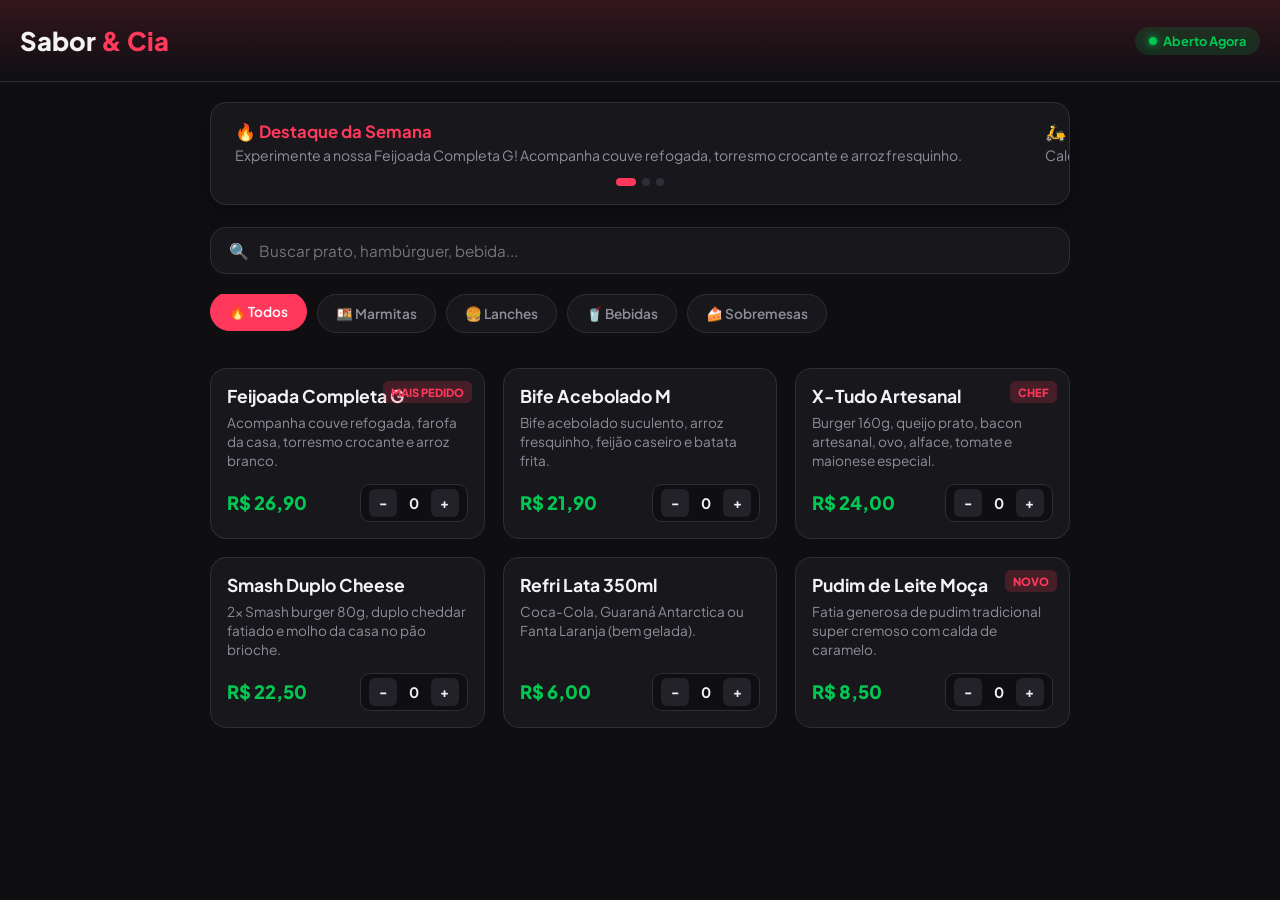
==== index.html @ 7d993e91 "Update index.html" ====
<!DOCTYPE html>
<html lang="pt-BR">
<head>
  <meta charset="UTF-8">
  <meta name="viewport" content="width=device-width, initial-scale=1.0">
  <title>Sabor & Cia | Delivery</title>
  <link href="https://fonts.googleapis.com/css2?family=Plus+Jakarta+Sans:wght@400;600;700;800&display=swap" rel="stylesheet">
  <style>
    :root {
      --primary: #FF385C;
      --primary-hover: #E00B41;
      --bg: #0F0F12;
      --surface: #18181C;
      --surface-hover: #222228;
      --border: #2E2E38;
      --text: #F3F3F5;
      --text-muted: #8E8E9A;
      --accent: #00C853;
      --radius: 16px;
    }

    * { box-sizing: border-box; margin: 0; padding: 0; font-family: 'Plus Jakarta Sans', sans-serif; }
    body { background-color: var(--bg); color: var(--text); padding-bottom: 100px; min-height: 100vh; overflow-x: hidden; }

    header {
      background: linear-gradient(180deg, rgba(255, 56, 92, 0.15) 0%, rgba(15, 15, 18, 0) 100%);
      padding: 24px 20px;
      display: flex; justify-content: space-between; align-items: center;
      border-bottom: 1px solid var(--border);
    }
    .brand h1 { font-size: 1.6rem; font-weight: 800; color: var(--text); }
    .brand span { color: var(--primary); }
    .status-badge {
      background: rgba(0, 200, 83, 0.15); color: var(--accent);
      padding: 6px 14px; border-radius: 20px; font-weight: 700; font-size: 0.8rem;
      display: flex; align-items: center; gap: 6px;
    }
    .status-badge::before {
      content: ''; width: 8px; height: 8px; background: var(--accent);
      border-radius: 50%; box-shadow: 0 0 8px var(--accent);
    }

    .container { max-width: 900px; margin: 0 auto; padding: 20px; }

    /* CARROSSEL DE INFORMAÇÕES */
    .carousel-container {
      position: relative; background: var(--surface); border: 1px solid var(--border);
      border-radius: var(--radius); padding: 18px 24px; margin-bottom: 22px;
      overflow: hidden; box-shadow: 0 8px 20px rgba(0,0,0,0.3);
    }
    .carousel-slides { display: flex; transition: transform 0.4s ease-in-out; }
    .carousel-slide { min-width: 100%; display: flex; flex-direction: column; gap: 4px; }
    .carousel-slide h3 { font-size: 1.05rem; font-weight: 700; color: var(--primary); display: flex; align-items: center; gap: 8px; }
    .carousel-slide p { font-size: 0.88rem; color: var(--text-muted); line-height: 1.4; }
    .carousel-dots { display: flex; justify-content: center; gap: 6px; margin-top: 12px; }
    .dot { width: 8px; height: 8px; border-radius: 50%; background: var(--border); cursor: pointer; transition: background 0.3s; }
    .dot.active { background: var(--primary); width: 20px; border-radius: 4px; }

    .search-box {
      background: var(--surface); border: 1px solid var(--border);
      border-radius: var(--radius); padding: 12px 18px; margin-bottom: 20px;
      display: flex; align-items: center; gap: 10px;
    }
    .search-box input {
      background: transparent; border: none; outline: none; color: var(--text);
      width: 100%; font-size: 0.95rem;
    }

    .categories { display: flex; gap: 10px; overflow-x: auto; padding-bottom: 10px; margin-bottom: 25px; scrollbar-width: none; }
    .cat-btn {
      background: var(--surface); border: 1px solid var(--border); color: var(--text-muted);
      padding: 10px 18px; border-radius: 30px; font-weight: 600; font-size: 0.85rem;
      cursor: pointer; white-space: nowrap; transition: all 0.2s;
    }
    .cat-btn.active, .cat-btn:hover { background: var(--primary); color: #fff; border-color: var(--primary); transform: translateY(-2px); }

    .grid-menu { display: grid; grid-template-columns: repeat(auto-fill, minmax(260px, 1fr)); gap: 18px; }
    .food-card {
      background: var(--surface); border: 1px solid var(--border); border-radius: var(--radius);
      padding: 16px; display: flex; flex-direction: column; justify-content: space-between;
      position: relative; transition: all 0.3s ease;
    }
    .food-card:hover { transform: translateY(-4px); border-color: #3e3e4d; box-shadow: 0 12px 24px rgba(0,0,0,0.4); }
    
    .badge-tag {
      position: absolute; top: 12px; right: 12px; background: rgba(255, 56, 92, 0.2);
      color: var(--primary); font-size: 0.7rem; font-weight: 800; padding: 4px 8px; border-radius: 6px; text-transform: uppercase;
    }
    
    .food-title { font-size: 1.1rem; font-weight: 700; margin-bottom: 6px; }
    .food-desc { font-size: 0.85rem; color: var(--text-muted); line-height: 1.4; margin-bottom: 14px; min-height: 36px; }
    .food-footer { display: flex; justify-content: space-between; align-items: center; margin-top: auto; }
    .food-price { font-size: 1.15rem; font-weight: 800; color: var(--accent); }

    .qty-control { display: flex; align-items: center; gap: 8px; background: var(--bg); padding: 4px 8px; border-radius: 10px; border: 1px solid var(--border); }
    .qty-btn {
      background: var(--surface-hover); border: none; color: var(--text); width: 28px; height: 28px;
      border-radius: 6px; font-weight: 800; cursor: pointer; transition: background 0.2s;
    }
    .qty-btn:hover { background: var(--primary); }
    .qty-val { font-weight: 700; font-size: 0.9rem; min-width: 18px; text-align: center; }

    .floating-cart {
      position: fixed; bottom: 20px; left: 50%; transform: translateX(-50%);
      width: calc(100% - 40px); max-width: 860px; background: var(--primary);
      color: #fff; padding: 14px 24px; border-radius: 20px;
      display: flex; justify-content: space-between; align-items: center;
      box-shadow: 0 10px 30px rgba(255, 56, 92, 0.4); cursor: pointer;
      transition: all 0.3s ease;
    }
    .floating-cart:hover { background: var(--primary-hover); transform: translateX(-50%) scale(1.02); }
    .cart-badge { background: #fff; color: var(--primary); font-weight: 800; padding: 4px 10px; border-radius: 12px; font-size: 0.85rem; }

    .hidden { display: none !important; }
    .checkout-card { background: var(--surface); border: 1px solid var(--border); border-radius: var(--radius); padding: 24px; margin-top: 20px; }
    .form-group { margin-bottom: 16px; }
    .form-group label { display: block; font-size: 0.85rem; font-weight: 700; color: var(--text-muted); margin-bottom: 6px; }
    .form-input {
      width: 100%; background: var(--bg); border: 1px solid var(--border);
      padding: 12px 14px; border-radius: 10px; color: var(--text); outline: none; font-size: 0.95rem;
    }
    .form-input:focus { border-color: var(--primary); }

    .btn-submit {
      width: 100%; background: var(--accent); color: #fff; border: none; padding: 16px;
      border-radius: 12px; font-weight: 800; font-size: 1rem; cursor: pointer; transition: all 0.2s;
    }
    .btn-submit:hover { opacity: 0.9; transform: translateY(-2px); }

    .btn-copy {
      background: var(--surface-hover); border: 1px solid var(--border); color: var(--text);
      padding: 6px 12px; border-radius: 8px; font-weight: 700; font-size: 0.8rem; cursor: pointer;
      transition: background 0.2s; margin-top: 6px; display: inline-flex; align-items: center; gap: 6px;
    }
    .btn-copy:hover { background: var(--primary); border-color: var(--primary); color: #fff; }
  </style>
</head>
<body>

  <header>
    <div class="brand"><h1>Sabor <span>& Cia</span></h1></div>
    <div class="status-badge">Aberto Agora</div>
  </header>

  <div class="container">

    <!-- CARROSSEL DE INFORMAÇÕES -->
    <div class="carousel-container">
      <div class="carousel-slides" id="carousel-slides">
        <div class="carousel-slide">
          <h3>🔥 Destaque da Semana</h3>
          <p>Experimente a nossa Feijoada Completa G! Acompanha couve refogada, torresmo crocante e arroz fresquinho.</p>
        </div>
        <div class="carousel-slide">
          <h3>🛵 Taxa de Entrega Dinâmica</h3>
          <p>Calculada automaticamente pelo seu CEP na etapa final do pedido. Rápido, seguro e transparente!</p>
        </div>
        <div class="carousel-slide">
          <h3>⚡ Pagamento Facilitado</h3>
          <p>Aceitamos Pix com aprovação instantânea, Cartões na entrega e Dinheiro. Chave Pix CNPJ disponível no checkout.</p>
        </div>
      </div>
      <div class="carousel-dots" id="carousel-dots">
        <span class="dot active" onclick="mudarSlide(0)"></span>
        <span class="dot" onclick="mudarSlide(1)"></span>
        <span class="dot" onclick="mudarSlide(2)"></span>
      </div>
    </div>

    <!-- PASSO 1: MENU -->
    <div id="step-menu">
      <div class="search-box">
        🔍 <input type="text" id="search-input" placeholder="Buscar prato, hambúrguer, bebida..." onkeyup="filtrarProdutos()">
      </div>

      <div class="categories">
        <button class="cat-btn active" onclick="filtrarCategoria('todas', this)">🔥 Todos</button>
        <button class="cat-btn" onclick="filtrarCategoria('marmitas', this)">🍱 Marmitas</button>
        <button class="cat-btn" onclick="filtrarCategoria('burgers', this)">🍔 Lanches</button>
        <button class="cat-btn" onclick="filtrarCategoria('bebidas', this)">🥤 Bebidas</button>
        <button class="cat-btn" onclick="filtrarCategoria('sobremesas', this)">🍰 Sobremesas</button>
      </div>

      <div class="grid-menu">
        <div class="food-card" data-cat="marmitas" data-nome="feijoada completa">
          <span class="badge-tag">Mais Pedido</span>
          <div class="food-title">Feijoada Completa G</div>
          <div class="food-desc">Acompanha couve refogada, farofa da casa, torresmo crocante e arroz branco.</div>
          <div class="food-footer">
            <div class="food-price">R$ 26,90</div>
            <div class="qty-control">
              <button class="qty-btn" onclick="alterarQtd('feijoada', -1)">-</button>
              <span class="qty-val" id="qty-feijoada">0</span>
              <button class="qty-btn" onclick="alterarQtd('feijoada', 1)">+</button>
            </div>
          </div>
        </div>

        <div class="food-card" data-cat="marmitas" data-nome="bife acebolado">
          <div class="food-title">Bife Acebolado M</div>
          <div class="food-desc">Bife acebolado suculento, arroz fresquinho, feijão caseiro e batata frita.</div>
          <div class="food-footer">
            <div class="food-price">R$ 21,90</div>
            <div class="qty-control">
              <button class="qty-btn" onclick="alterarQtd('bife', -1)">-</button>
              <span class="qty-val" id="qty-bife">0</span>
              <button class="qty-btn" onclick="alterarQtd('bife', 1)">+</button>
            </div>
          </div>
        </div>

        <div class="food-card" data-cat="burgers" data-nome="x-tudo artesanal">
          <span class="badge-tag">Chef</span>
          <div class="food-title">X-Tudo Artesanal</div>
          <div class="food-desc">Burger 160g, queijo prato, bacon artesanal, ovo, alface, tomate e maionese especial.</div>
          <div class="food-footer">
            <div class="food-price">R$ 24,00</div>
            <div class="qty-control">
              <button class="qty-btn" onclick="alterarQtd('xtudo', -1)">-</button>
              <span class="qty-val" id="qty-xtudo">0</span>
              <button class="qty-btn" onclick="alterarQtd('xtudo', 1)">+</button>
            </div>
          </div>
        </div>

        <div class="food-card" data-cat="burgers" data-nome="smash duplo cheese">
          <div class="food-title">Smash Duplo Cheese</div>
          <div class="food-desc">2x Smash burger 80g, duplo cheddar fatiado e molho da casa no pão brioche.</div>
          <div class="food-footer">
            <div class="food-price">R$ 22,50</div>
            <div class="qty-control">
              <button class="qty-btn" onclick="alterarQtd('smash', -1)">-</button>
              <span class="qty-val" id="qty-smash">0</span>
              <button class="qty-btn" onclick="alterarQtd('smash', 1)">+</button>
            </div>
          </div>
        </div>

        <div class="food-card" data-cat="bebidas" data-nome="refrigerante lata 350ml">
          <div class="food-title">Refri Lata 350ml</div>
          <div class="food-desc">Coca-Cola, Guaraná Antarctica ou Fanta Laranja (bem gelada).</div>
          <div class="food-footer">
            <div class="food-price">R$ 6,00</div>
            <div class="qty-control">
              <button class="qty-btn" onclick="alterarQtd('refri', -1)">-</button>
              <span class="qty-val" id="qty-refri">0</span>
              <button class="qty-btn" onclick="alterarQtd('refri', 1)">+</button>
            </div>
          </div>
        </div>

        <div class="food-card" data-cat="sobremesas" data-nome="pudim de leite moça">
          <span class="badge-tag">Novo</span>
          <div class="food-title">Pudim de Leite Moça</div>
          <div class="food-desc">Fatia generosa de pudim tradicional super cremoso com calda de caramelo.</div>
          <div class="food-footer">
            <div class="food-price">R$ 8,50</div>
            <div class="qty-control">
              <button class="qty-btn" onclick="alterarQtd('pudim', -1)">-</button>
              <span class="qty-val" id="qty-pudim">0</span>
              <button class="qty-btn" onclick="alterarQtd('pudim', 1)">+</button>
            </div>
          </div>
        </div>
      </div>
    </div>

    <!-- PASSO 2: CHECKOUT & DADOS -->
    <div id="step-checkout" class="hidden">
      <button class="cat-btn" onclick="irParaEtapa('menu')">⬅️ Voltar ao Cardápio</button>
      
      <div class="checkout-card">
        <h2 style="margin-bottom: 20px;">📋 Dados do Pedido & Entrega</h2>
        <form id="form-pedido">
          <div class="form-group">
            <label>Seu Nome Completo (Maiúsculas) *</label>
            <input type="text" id="nome" class="form-input" placeholder="Ex: WELLINGTON SILVA" required oninput="this.value = this.value.toUpperCase(); salvarFormulario();">
          </div>

          <div class="form-group">
            <label>WhatsApp / Telefone *</label>
            <input type="tel" id="telefone" class="form-input" placeholder="(41) 99999-9999" required oninput="mascaraTelefone(this); salvarFormulario();">
          </div>

          <div style="display: grid; grid-template-columns: 1fr 2fr; gap: 10px;">
            <div class="form-group">
              <label>CEP *</label>
              <input type="text" id="cep" class="form-input" placeholder="83000-000" maxlength="9" onkeyup="consultarCEP(); salvarFormulario();">
            </div>
            <div class="form-group">
              <label>Endereço (Rua / Bairro) *</label>
              <input type="text" id="endereco" class="form-input" placeholder="Rua e Bairro" required oninput="salvarFormulario()">
            </div>
          </div>
          <p id="cep-status" style="font-size: 0.8rem; color: var(--accent); margin-top: -10px; margin-bottom: 15px;"></p>

          <div style="display: grid; grid-template-columns: 1fr 2fr; gap: 10px;">
            <div class="form-group">
              <label>Número / S/N *</label>
              <input type="text" id="numero" class="form-input" placeholder="Ex: 142 ou S/N" required oninput="salvarFormulario()">
            </div>
            <div class="form-group">
              <label>Complemento / Referência</label>
              <input type="text" id="complemento" class="form-input" placeholder="Apt 102, Bloco B..." oninput="salvarFormulario()">
            </div>
          </div>

          <div class="form-group">
            <label>Forma de Pagamento *</label>
            <select id="pagamento" class="form-input" onchange="mudarPagamento(); salvarFormulario();">
              <option value="PIX">⚡ PIX (Aprovação Instantânea)</option>
              <option value="Cartão de Crédito/Débito">💳 Cartão na Entrega</option>
              <option value="Dinheiro">💵 Dinheiro</option>
            </select>
          </div>

          <div id="pix-box" class="form-group" style="background: rgba(0, 200, 83, 0.1); padding: 14px; border-radius: 10px; border: 1px dashed var(--accent);">
            <p style="font-size: 0.85rem; color: var(--accent); margin-bottom: 6px;">🔑 Chave PIX CNPJ: <strong id="chave-pix-txt">00.000.000/0001-00</strong></p>
            <button type="button" class="btn-copy" onclick="copiarChavePix()">📋 Copiar Chave PIX</button>
          </div>

          <div class="form-group">
            <label>Observações do Pedido</label>
            <textarea id="obs" class="form-input" rows="2" placeholder="Tirar cebola, caprichar no molho..." oninput="salvarFormulario()"></textarea>
          </div>

          <div style="background: var(--bg); padding: 16px; border-radius: 12px; margin: 20px 0;">
            <div style="display: flex; justify-content: space-between; font-size: 0.9rem; margin-bottom: 8px;">
              <span style="color: var(--text-muted);">Subtotal:</span>
              <strong id="subtotal-txt">R$ 0,00</strong>
            </div>
            <div style="display: flex; justify-content: space-between; font-size: 0.9rem; margin-bottom: 8px;">
              <span style="color: var(--text-muted);">Taxa de Entrega:</span>
              <strong id="taxa-txt">A calcular pelo CEP</strong>
            </div>
            <hr style="border-color: var(--border); margin: 10px 0;">
            <div style="display: flex; justify-content: space-between; font-size: 1.2rem; font-weight: 800;">
              <span>Total Geral:</span>
              <span id="total-txt" style="color: var(--accent);">R$ 0,00</span>
            </div>
          </div>

          <button type="submit" class="btn-submit">📱 Enviar Pedido via WhatsApp</button>
        </form>
      </div>
    </div>

  </div>

  <div id="floating-cart" class="floating-cart hidden" onclick="irParaEtapa('checkout')">
    <div style="display: flex; align-items: center; gap: 12px;">
      <span class="cart-badge" id="cart-count-badge">0</span>
      <span style="font-weight: 700;">Ver Carrinho</span>
    </div>
    <strong id="floating-total" style="font-size: 1.1rem;">R$ 0,00</strong>
  </div>

  <script src="script.js"></script>
</body>
</html>
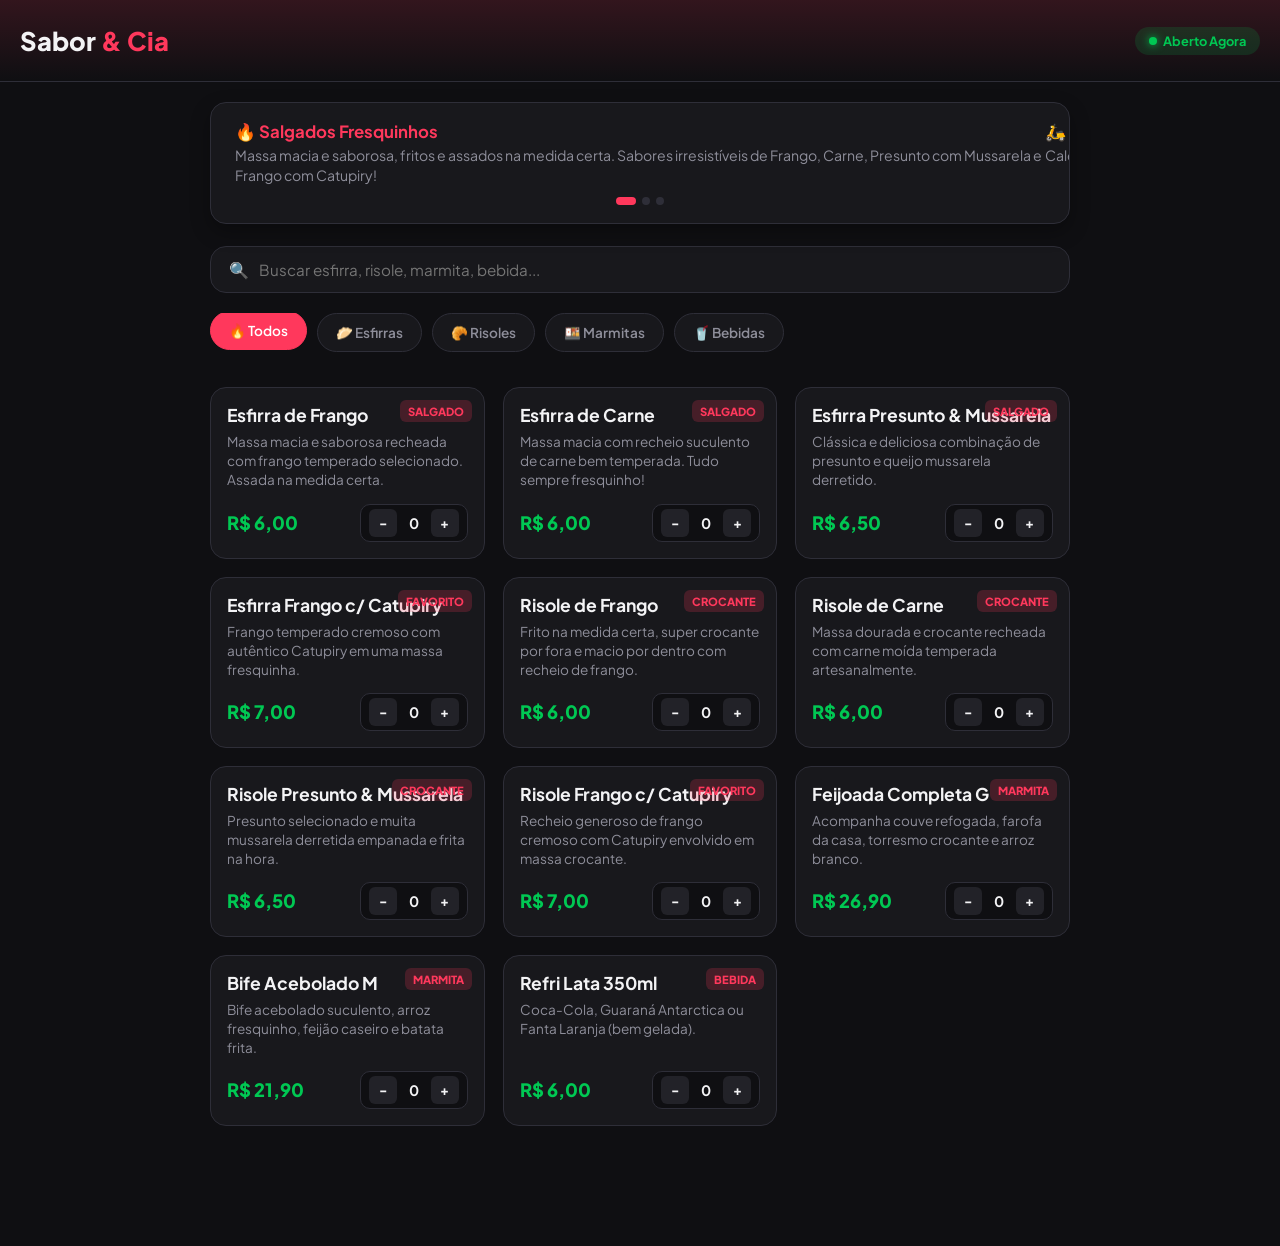
==== commit c777fde9: "Update index.html" ====
--- a/index.html
+++ b/index.html
@@ -120,6 +120,17 @@
       padding: 12px 14px; border-radius: 10px; color: var(--text); outline: none; font-size: 0.95rem;
     }
     .form-input:focus { border-color: var(--primary); }
+    .form-input:disabled { opacity: 0.6; cursor: not-allowed; }
+
+    /* ESTILO DO CHECKBOX S/N PERSONALIZADO */
+    .sn-wrapper {
+      display: flex; align-items: center; gap: 8px; background: var(--bg);
+      border: 1px solid var(--border); padding: 10px 12px; border-radius: 10px;
+      cursor: pointer; user-select: none; transition: border-color 0.2s; height: 47px;
+    }
+    .sn-wrapper:hover { border-color: var(--primary); }
+    .sn-checkbox { width: 18px; height: 18px; accent-color: var(--primary); cursor: pointer; }
+    .sn-label { font-size: 0.85rem; font-weight: 700; color: var(--text); cursor: pointer; }
 
     .btn-submit {
       width: 100%; background: var(--accent); color: #fff; border: none; padding: 16px;
@@ -148,8 +159,8 @@
     <div class="carousel-container">
       <div class="carousel-slides" id="carousel-slides">
         <div class="carousel-slide">
-          <h3>🔥 Destaque da Semana</h3>
-          <p>Experimente a nossa Feijoada Completa G! Acompanha couve refogada, torresmo crocante e arroz fresquinho.</p>
+          <h3>🔥 Salgados Fresquinhos</h3>
+          <p>Massa macia e saborosa, fritos e assados na medida certa. Sabores irresistíveis de Frango, Carne, Presunto com Mussarela e Frango com Catupiry!</p>
         </div>
         <div class="carousel-slide">
           <h3>🛵 Taxa de Entrega Dinâmica</h3>
@@ -170,20 +181,135 @@
     <!-- PASSO 1: MENU -->
     <div id="step-menu">
       <div class="search-box">
-        🔍 <input type="text" id="search-input" placeholder="Buscar prato, hambúrguer, bebida..." onkeyup="filtrarProdutos()">
+        🔍 <input type="text" id="search-input" placeholder="Buscar esfirra, risole, marmita, bebida..." onkeyup="filtrarProdutos()">
       </div>
 
       <div class="categories">
         <button class="cat-btn active" onclick="filtrarCategoria('todas', this)">🔥 Todos</button>
+        <button class="cat-btn" onclick="filtrarCategoria('esfirras', this)">🥟 Esfirras</button>
+        <button class="cat-btn" onclick="filtrarCategoria('risoles', this)">🥐 Risoles</button>
         <button class="cat-btn" onclick="filtrarCategoria('marmitas', this)">🍱 Marmitas</button>
-        <button class="cat-btn" onclick="filtrarCategoria('burgers', this)">🍔 Lanches</button>
         <button class="cat-btn" onclick="filtrarCategoria('bebidas', this)">🥤 Bebidas</button>
-        <button class="cat-btn" onclick="filtrarCategoria('sobremesas', this)">🍰 Sobremesas</button>
       </div>
 
       <div class="grid-menu">
+        <!-- ESFIRRAS -->
+        <div class="food-card" data-cat="esfirras" data-nome="esfirra de frango">
+          <span class="badge-tag">Salgado</span>
+          <div class="food-title">Esfirra de Frango</div>
+          <div class="food-desc">Massa macia e saborosa recheada com frango temperado selecionado. Assada na medida certa.</div>
+          <div class="food-footer">
+            <div class="food-price">R$ 6,00</div>
+            <div class="qty-control">
+              <button class="qty-btn" onclick="alterarQtd('esfirra_frango', -1)">-</button>
+              <span class="qty-val" id="qty-esfirra_frango">0</span>
+              <button class="qty-btn" onclick="alterarQtd('esfirra_frango', 1)">+</button>
+            </div>
+          </div>
+        </div>
+
+        <div class="food-card" data-cat="esfirras" data-nome="esfirra de carne">
+          <span class="badge-tag">Salgado</span>
+          <div class="food-title">Esfirra de Carne</div>
+          <div class="food-desc">Massa macia com recheio suculento de carne bem temperada. Tudo sempre fresquinho!</div>
+          <div class="food-footer">
+            <div class="food-price">R$ 6,00</div>
+            <div class="qty-control">
+              <button class="qty-btn" onclick="alterarQtd('esfirra_carne', -1)">-</button>
+              <span class="qty-val" id="qty-esfirra_carne">0</span>
+              <button class="qty-btn" onclick="alterarQtd('esfirra_carne', 1)">+</button>
+            </div>
+          </div>
+        </div>
+
+        <div class="food-card" data-cat="esfirras" data-nome="esfirra de presunto mussarela">
+          <span class="badge-tag">Salgado</span>
+          <div class="food-title">Esfirra Presunto & Mussarela</div>
+          <div class="food-desc">Clássica e deliciosa combinação de presunto e queijo mussarela derretido.</div>
+          <div class="food-footer">
+            <div class="food-price">R$ 6,50</div>
+            <div class="qty-control">
+              <button class="qty-btn" onclick="alterarQtd('esfirra_presunto', -1)">-</button>
+              <span class="qty-val" id="qty-esfirra_presunto">0</span>
+              <button class="qty-btn" onclick="alterarQtd('esfirra_presunto', 1)">+</button>
+            </div>
+          </div>
+        </div>
+
+        <div class="food-card" data-cat="esfirras" data-nome="esfirra de frango com catupiry">
+          <span class="badge-tag">Favorito</span>
+          <div class="food-title">Esfirra Frango c/ Catupiry</div>
+          <div class="food-desc">Frango temperado cremoso com autêntico Catupiry em uma massa fresquinha.</div>
+          <div class="food-footer">
+            <div class="food-price">R$ 7,00</div>
+            <div class="qty-control">
+              <button class="qty-btn" onclick="alterarQtd('esfirra_catupiry', -1)">-</button>
+              <span class="qty-val" id="qty-esfirra_catupiry">0</span>
+              <button class="qty-btn" onclick="alterarQtd('esfirra_catupiry', 1)">+</button>
+            </div>
+          </div>
+        </div>
+
+        <!-- RISOLES -->
+        <div class="food-card" data-cat="risoles" data-nome="risole de frango">
+          <span class="badge-tag">Crocante</span>
+          <div class="food-title">Risole de Frango</div>
+          <div class="food-desc">Frito na medida certa, super crocante por fora e macio por dentro com recheio de frango.</div>
+          <div class="food-footer">
+            <div class="food-price">R$ 6,00</div>
+            <div class="qty-control">
+              <button class="qty-btn" onclick="alterarQtd('risole_frango', -1)">-</button>
+              <span class="qty-val" id="qty-risole_frango">0</span>
+              <button class="qty-btn" onclick="alterarQtd('risole_frango', 1)">+</button>
+            </div>
+          </div>
+        </div>
+
+        <div class="food-card" data-cat="risoles" data-nome="risole de carne">
+          <span class="badge-tag">Crocante</span>
+          <div class="food-title">Risole de Carne</div>
+          <div class="food-desc">Massa dourada e crocante recheada com carne moída temperada artesanalmente.</div>
+          <div class="food-footer">
+            <div class="food-price">R$ 6,00</div>
+            <div class="qty-control">
+              <button class="qty-btn" onclick="alterarQtd('risole_carne', -1)">-</button>
+              <span class="qty-val" id="qty-risole_carne">0</span>
+              <button class="qty-btn" onclick="alterarQtd('risole_carne', 1)">+</button>
+            </div>
+          </div>
+        </div>
+
+        <div class="food-card" data-cat="risoles" data-nome="risole de presunto mussarela">
+          <span class="badge-tag">Crocante</span>
+          <div class="food-title">Risole Presunto & Mussarela</div>
+          <div class="food-desc">Presunto selecionado e muita mussarela derretida empanada e frita na hora.</div>
+          <div class="food-footer">
+            <div class="food-price">R$ 6,50</div>
+            <div class="qty-control">
+              <button class="qty-btn" onclick="alterarQtd('risole_presunto', -1)">-</button>
+              <span class="qty-val" id="qty-risole_presunto">0</span>
+              <button class="qty-btn" onclick="alterarQtd('risole_presunto', 1)">+</button>
+            </div>
+          </div>
+        </div>
+
+        <div class="food-card" data-cat="risoles" data-nome="risole de frango com catupiry">
+          <span class="badge-tag">Favorito</span>
+          <div class="food-title">Risole Frango c/ Catupiry</div>
+          <div class="food-desc">Recheio generoso de frango cremoso com Catupiry envolvido em massa crocante.</div>
+          <div class="food-footer">
+            <div class="food-price">R$ 7,00</div>
+            <div class="qty-control">
+              <button class="qty-btn" onclick="alterarQtd('risole_catupiry', -1)">-</button>
+              <span class="qty-val" id="qty-risole_catupiry">0</span>
+              <button class="qty-btn" onclick="alterarQtd('risole_catupiry', 1)">+</button>
+            </div>
+          </div>
+        </div>
+
+        <!-- MARMITAS -->
         <div class="food-card" data-cat="marmitas" data-nome="feijoada completa">
-          <span class="badge-tag">Mais Pedido</span>
+          <span class="badge-tag">Marmita</span>
           <div class="food-title">Feijoada Completa G</div>
           <div class="food-desc">Acompanha couve refogada, farofa da casa, torresmo crocante e arroz branco.</div>
           <div class="food-footer">
@@ -197,6 +323,7 @@
         </div>
 
         <div class="food-card" data-cat="marmitas" data-nome="bife acebolado">
+          <span class="badge-tag">Marmita</span>
           <div class="food-title">Bife Acebolado M</div>
           <div class="food-desc">Bife acebolado suculento, arroz fresquinho, feijão caseiro e batata frita.</div>
           <div class="food-footer">
@@ -209,34 +336,9 @@
           </div>
         </div>
 
-        <div class="food-card" data-cat="burgers" data-nome="x-tudo artesanal">
-          <span class="badge-tag">Chef</span>
-          <div class="food-title">X-Tudo Artesanal</div>
-          <div class="food-desc">Burger 160g, queijo prato, bacon artesanal, ovo, alface, tomate e maionese especial.</div>
-          <div class="food-footer">
-            <div class="food-price">R$ 24,00</div>
-            <div class="qty-control">
-              <button class="qty-btn" onclick="alterarQtd('xtudo', -1)">-</button>
-              <span class="qty-val" id="qty-xtudo">0</span>
-              <button class="qty-btn" onclick="alterarQtd('xtudo', 1)">+</button>
-            </div>
-          </div>
-        </div>
-
-        <div class="food-card" data-cat="burgers" data-nome="smash duplo cheese">
-          <div class="food-title">Smash Duplo Cheese</div>
-          <div class="food-desc">2x Smash burger 80g, duplo cheddar fatiado e molho da casa no pão brioche.</div>
-          <div class="food-footer">
-            <div class="food-price">R$ 22,50</div>
-            <div class="qty-control">
-              <button class="qty-btn" onclick="alterarQtd('smash', -1)">-</button>
-              <span class="qty-val" id="qty-smash">0</span>
-              <button class="qty-btn" onclick="alterarQtd('smash', 1)">+</button>
-            </div>
-          </div>
-        </div>
-
+        <!-- BEBIDAS -->
         <div class="food-card" data-cat="bebidas" data-nome="refrigerante lata 350ml">
+          <span class="badge-tag">Bebida</span>
           <div class="food-title">Refri Lata 350ml</div>
           <div class="food-desc">Coca-Cola, Guaraná Antarctica ou Fanta Laranja (bem gelada).</div>
           <div class="food-footer">
@@ -245,20 +347,6 @@
               <button class="qty-btn" onclick="alterarQtd('refri', -1)">-</button>
               <span class="qty-val" id="qty-refri">0</span>
               <button class="qty-btn" onclick="alterarQtd('refri', 1)">+</button>
-            </div>
-          </div>
-        </div>
-
-        <div class="food-card" data-cat="sobremesas" data-nome="pudim de leite moça">
-          <span class="badge-tag">Novo</span>
-          <div class="food-title">Pudim de Leite Moça</div>
-          <div class="food-desc">Fatia generosa de pudim tradicional super cremoso com calda de caramelo.</div>
-          <div class="food-footer">
-            <div class="food-price">R$ 8,50</div>
-            <div class="qty-control">
-              <button class="qty-btn" onclick="alterarQtd('pudim', -1)">-</button>
-              <span class="qty-val" id="qty-pudim">0</span>
-              <button class="qty-btn" onclick="alterarQtd('pudim', 1)">+</button>
             </div>
           </div>
         </div>
@@ -294,18 +382,25 @@
           </div>
           <p id="cep-status" style="font-size: 0.8rem; color: var(--accent); margin-top: -10px; margin-bottom: 15px;"></p>
 
-          <div style="display: grid; grid-template-columns: 1fr 2fr; gap: 10px;">
-            <div class="form-group">
-              <label>Número / S/N *</label>
-              <input type="text" id="numero" class="form-input" placeholder="Ex: 142 ou S/N" required oninput="salvarFormulario()">
-            </div>
-            <div class="form-group">
+          <div style="display: grid; grid-template-columns: 110px 1fr 2fr; gap: 10px; align-items: flex-end;">
+            <div class="form-group" style="margin-bottom: 0;">
+              <label>Número *</label>
+              <input type="text" id="numero" class="form-input" placeholder="Ex: 142" required oninput="salvarFormulario()">
+            </div>
+            <div class="form-group" style="margin-bottom: 0;">
+              <label>&nbsp;</label>
+              <div class="sn-wrapper" onclick="toggleSemNumero()">
+                <input type="checkbox" id="check-sn" class="sn-checkbox" onclick="event.stopPropagation(); toggleSemNumero();">
+                <span class="sn-label">S/N</span>
+              </div>
+            </div>
+            <div class="form-group" style="margin-bottom: 0;">
               <label>Complemento / Referência</label>
               <input type="text" id="complemento" class="form-input" placeholder="Apt 102, Bloco B..." oninput="salvarFormulario()">
             </div>
           </div>
 
-          <div class="form-group">
+          <div class="form-group" style="margin-top: 16px;">
             <label>Forma de Pagamento *</label>
             <select id="pagamento" class="form-input" onchange="mudarPagamento(); salvarFormulario();">
               <option value="PIX">⚡ PIX (Aprovação Instantânea)</option>
@@ -321,7 +416,7 @@
 
           <div class="form-group">
             <label>Observações do Pedido</label>
-            <textarea id="obs" class="form-input" rows="2" placeholder="Tirar cebola, caprichar no molho..." oninput="salvarFormulario()"></textarea>
+            <textarea id="obs" class="form-input" rows="2" placeholder="Ponto de referência, caprichar na embalagem..." oninput="salvarFormulario()"></textarea>
           </div>
 
           <div style="background: var(--bg); padding: 16px; border-radius: 12px; margin: 20px 0;">
